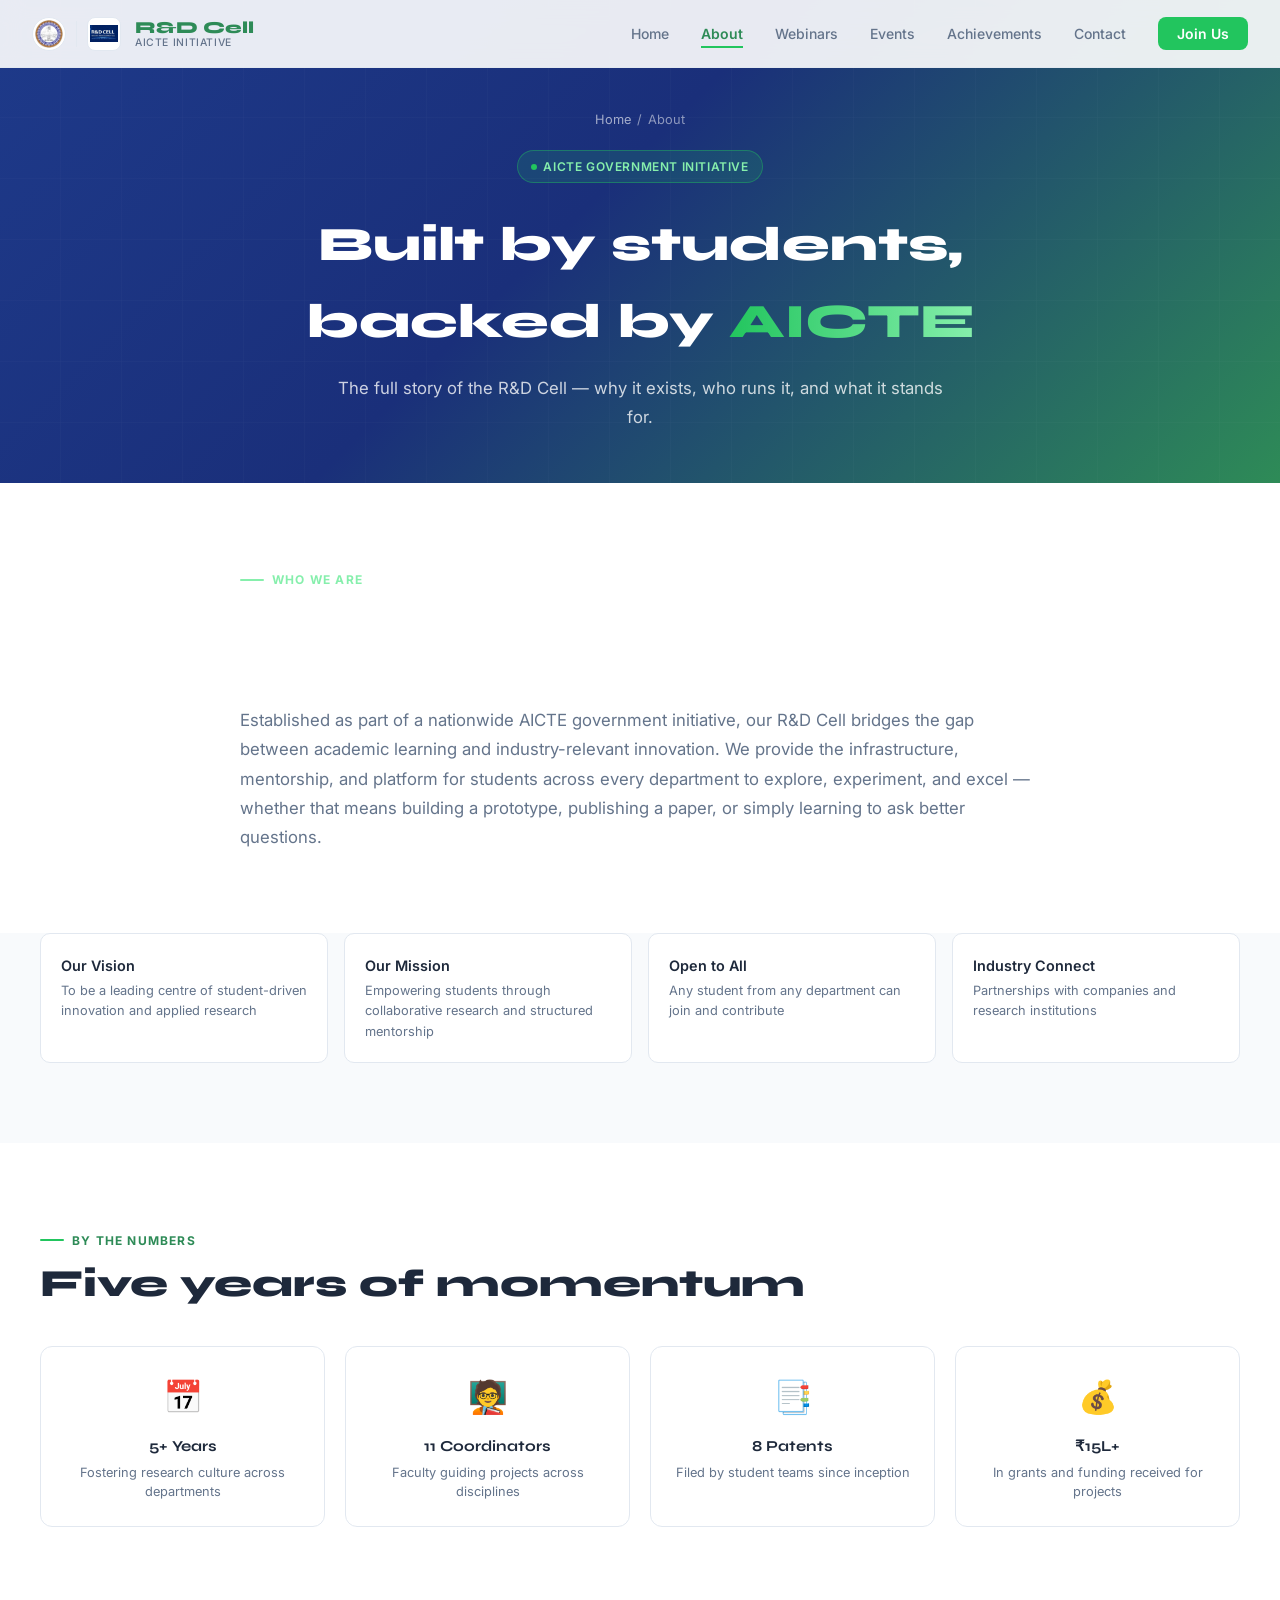
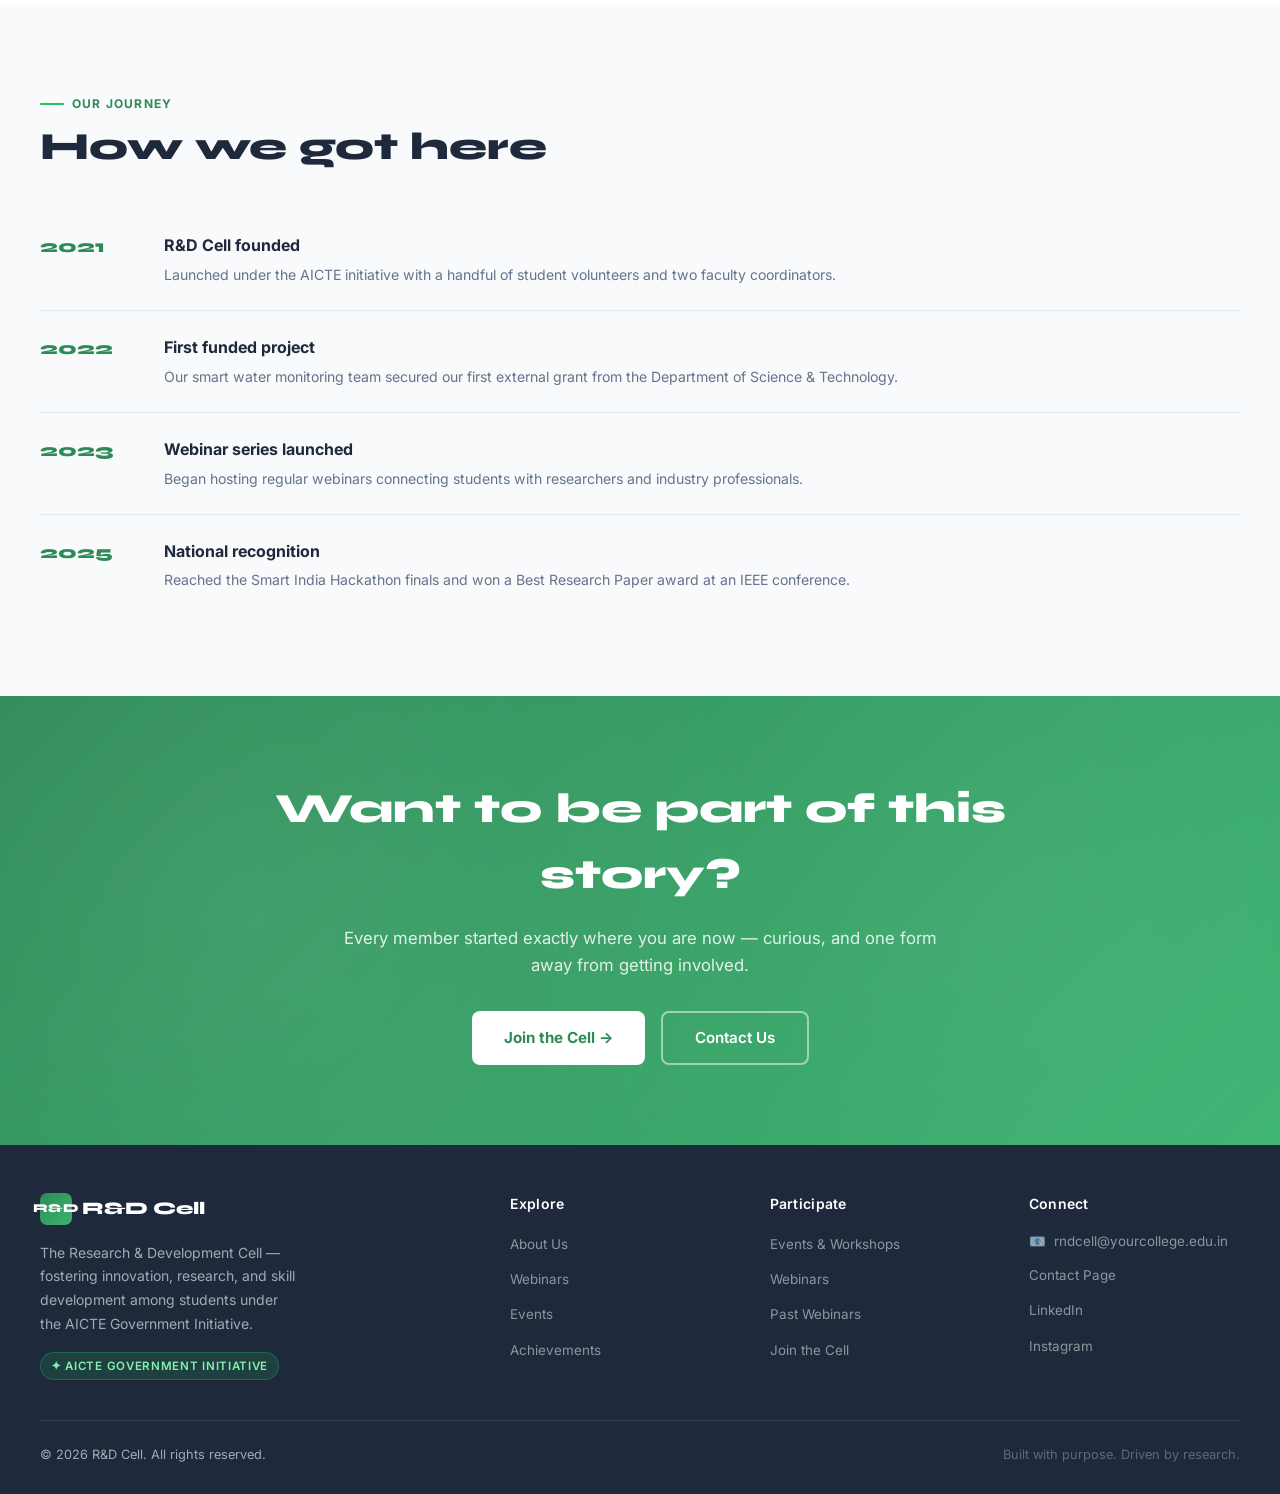
==== about.html @ d37770f4 "Update site content" ====
<!DOCTYPE html>
<html lang="en">
<head>
<meta charset="UTF-8">
<meta name="viewport" content="width=device-width, initial-scale=1.0">
<title>About — R&D Cell</title>
<link rel="preconnect" href="https://fonts.googleapis.com">
<link href="https://fonts.googleapis.com/css2?family=Inter:wght@300;400;500;600;700&family=Syne:wght@700;800&display=swap" rel="stylesheet">
<link rel="stylesheet" href="styles.css">
</head>
<body>

<nav>
  <a href="index.html" class="nav-brand">
    <div class="nav-brand-logos">
      <img src="gtbitlogo.jpeg" alt="College Logo" class="round">
      <div class="nav-divider"></div>
      <img src="rdlogo.jpeg" alt="R&D Cell Logo">
    </div>
    <div class="nav-wordmark">R&D Cell<span>AICTE Initiative</span></div>
  </a>
  <ul class="nav-links">
    <li><a href="index.html">Home</a></li>
    <li><a href="about.html" class="active">About</a></li>
    <li><a href="webinars.html">Webinars</a></li>
    <li><a href="events.html">Events</a></li>
    <li><a href="achievements.html">Achievements</a></li>
    <li><a href="contact.html">Contact</a></li>
    <li><a href="contact.html#join" class="nav-cta">Join Us</a></li>
  </ul>
</nav>

<section class="page-header">
  <div class="hero-bg-pattern"></div>
  <div class="page-header-inner">
    <div class="breadcrumb"><a href="index.html">Home</a><span>/</span><span>About</span></div>
    <div class="hero-badge">AICTE Government Initiative</div>
    <h1>Built by students,<br>backed by <span>AICTE</span></h1>
    <p>The full story of the R&D Cell — why it exists, who runs it, and what it stands for.</p>
  </div>
</section>

<section class="about-section" style="background:var(--white); color:var(--text);">
  <div class="section-inner reveal" style="max-width:800px;">
    <div class="section-eyebrow">Who we are</div>
    <h2 class="section-heading">A nationwide initiative, a local community</h2>
    <p class="section-sub" style="max-width:100%; color:var(--text-muted);">
      Established as part of a nationwide AICTE government initiative, our R&D Cell bridges the gap between academic learning and industry-relevant innovation. We provide the infrastructure, mentorship, and platform for students across every department to explore, experiment, and excel — whether that means building a prototype, publishing a paper, or simply learning to ask better questions.
    </p>
  </div>
</section>

<section style="background:var(--bg); padding-top:0;">
  <div class="section-inner reveal">
    <div class="about-pillars" style="grid-template-columns:repeat(4,1fr); margin-top:0;">
      <div class="pillar" style="background:var(--white); border-color:var(--card-border);">
        <div class="pillar-title" style="color:var(--text);">Our Vision</div>
        <div class="pillar-desc" style="color:var(--text-muted);">To be a leading centre of student-driven innovation and applied research</div>
      </div>
      <div class="pillar" style="background:var(--white); border-color:var(--card-border);">
        <div class="pillar-title" style="color:var(--text);">Our Mission</div>
        <div class="pillar-desc" style="color:var(--text-muted);">Empowering students through collaborative research and structured mentorship</div>
      </div>
      <div class="pillar" style="background:var(--white); border-color:var(--card-border);">
        <div class="pillar-title" style="color:var(--text);">Open to All</div>
        <div class="pillar-desc" style="color:var(--text-muted);">Any student from any department can join and contribute</div>
      </div>
      <div class="pillar" style="background:var(--white); border-color:var(--card-border);">
        <div class="pillar-title" style="color:var(--text);">Industry Connect</div>
        <div class="pillar-desc" style="color:var(--text-muted);">Partnerships with companies and research institutions</div>
      </div>
    </div>
  </div>
</section>

<section class="overview-section">
  <div class="section-inner reveal">
    <div class="section-eyebrow">By the numbers</div>
    <h2 class="section-heading">Five years of momentum</h2>
    <div class="achievements-grid reveal-stagger" style="grid-template-columns:repeat(4,1fr); margin-top:2.5rem;">
      <div class="achievement-card">
        <div class="ach-icon">📅</div>
        <h4><span data-count="5" data-suffix="+">0</span> Years</h4>
        <p>Fostering research culture across departments</p>
      </div>
      <div class="achievement-card">
        <div class="ach-icon">🧑‍🏫</div>
        <h4><span data-count="12">0</span> Coordinators</h4>
        <p>Faculty guiding projects across disciplines</p>
      </div>
      <div class="achievement-card">
        <div class="ach-icon">📑</div>
        <h4><span data-count="8">0</span> Patents</h4>
        <p>Filed by student teams since inception</p>
      </div>
      <div class="achievement-card">
        <div class="ach-icon">💰</div>
        <h4>₹15L+</h4>
        <p>In grants and funding received for projects</p>
      </div>
    </div>
  </div>
</section>

<section style="background:var(--bg);">
  <div class="section-inner reveal">
    <div class="section-eyebrow">Our Journey</div>
    <h2 class="section-heading">How we got here</h2>
    <div class="timeline">
      <div class="timeline-item">
        <div class="timeline-year">2021</div>
        <div>
          <h4>R&D Cell founded</h4>
          <p>Launched under the AICTE initiative with a handful of student volunteers and two faculty coordinators.</p>
        </div>
      </div>
      <div class="timeline-item">
        <div class="timeline-year">2022</div>
        <div>
          <h4>First funded project</h4>
          <p>Our smart water monitoring team secured our first external grant from the Department of Science & Technology.</p>
        </div>
      </div>
      <div class="timeline-item">
        <div class="timeline-year">2023</div>
        <div>
          <h4>Webinar series launched</h4>
          <p>Began hosting regular webinars connecting students with researchers and industry professionals.</p>
        </div>
      </div>
      <div class="timeline-item">
        <div class="timeline-year">2025</div>
        <div>
          <h4>National recognition</h4>
          <p>Reached the Smart India Hackathon finals and won a Best Research Paper award at an IEEE conference.</p>
        </div>
      </div>
    </div>
  </div>
</section>

<section class="join-section" id="join">
  <div class="join-inner reveal">
    <h2>Want to be part of this story?</h2>
    <p>Every member started exactly where you are now — curious, and one form away from getting involved.</p>
    <div class="cta-btns">
      <a href="contact.html#join" class="btn-white">Join the Cell →</a>
      <a href="contact.html" class="btn-ghost">Contact Us</a>
    </div>
  </div>
</section>

<footer id="contact">
  <div class="footer-inner">
    <div class="footer-brand">
      <div class="footer-logo"><div class="logo-mark">R&D</div>R&D Cell</div>
      <p class="footer-desc">The Research & Development Cell — fostering innovation, research, and skill development among students under the AICTE Government Initiative.</p>
      <div class="aicte-badge">✦ AICTE Government Initiative</div>
    </div>
    <div class="footer-col">
      <h4>Explore</h4>
      <ul>
        <li><a href="about.html">About Us</a></li>
        <li><a href="webinars.html">Webinars</a></li>
        <li><a href="events.html">Events</a></li>
        <li><a href="achievements.html">Achievements</a></li>
      </ul>
    </div>
    <div class="footer-col">
      <h4>Participate</h4>
      <ul>
        <li><a href="events.html">Events & Workshops</a></li>
        <li><a href="webinars.html">Webinars</a></li>
        <li><a href="webinars-past.html">Past Webinars</a></li>
        <li><a href="contact.html#join">Join the Cell</a></li>
      </ul>
    </div>
    <div class="footer-col">
      <h4>Connect</h4>
      <ul>
        <li class="footer-contact">📧 <a href="mailto:rndcell@yourcollege.edu.in">rndcell@yourcollege.edu.in</a></li>
        <li><a href="contact.html">Contact Page</a></li>
        <li><a href="#">LinkedIn</a></li>
        <li><a href="#">Instagram</a></li>
      </ul>
    </div>
  </div>
  <div class="footer-bottom">
    <span>© 2026 R&D Cell. All rights reserved.</span>
    <span style="color: rgba(255,255,255,0.3);">Built with purpose. Driven by research.</span>
  </div>
</footer>

<script src="common.js"></script>
</body>
</html>
---- styles.css ----
*, *::before, *::after { box-sizing: border-box; margin: 0; padding: 0; }

:root {
  --green-dark: #2E8B57;
  --green-mid: #3CB371;
  --green-accent: #22C55E;
  --blue-deep: #1E3A8A;
  --blue-bright: #2563EB;
  --amber: #F59E0B;
  --bg: #F8FAFC;
  --text: #1E293B;
  --text-muted: #64748B;
  --white: #ffffff;
  --card-border: #E2E8F0;
}

html { scroll-behavior: smooth; }

@media (prefers-reduced-motion: reduce) {
  html { scroll-behavior: auto; }
  *, *::before, *::after { animation-duration: 0.001ms !important; animation-iteration-count: 1 !important; transition-duration: 0.001ms !important; }
}

body {
  font-family: 'Inter', sans-serif;
  background: var(--bg);
  color: var(--text);
  line-height: 1.6;
  font-size: 16px;
}

a { outline-offset: 3px; }
a:focus-visible, button:focus-visible { outline: 2px solid var(--green-accent); outline-offset: 3px; border-radius: 4px; }

/* ── NAV ── */
nav {
  position: fixed;
  top: 0; left: 0; right: 0;
  z-index: 100;
  background: rgba(255,255,255,0.9);
  backdrop-filter: blur(12px);
  border-bottom: 1px solid var(--card-border);
  padding: 0 2rem;
  display: flex;
  align-items: center;
  justify-content: space-between;
  height: 68px;
  transition: box-shadow 0.3s ease, height 0.3s ease, background 0.3s ease;
}

nav.scrolled {
  box-shadow: 0 4px 24px rgba(15, 23, 42, 0.06);
  height: 60px;
}

.nav-brand {
  display: flex;
  align-items: center;
  gap: 14px;
  text-decoration: none;
}

.nav-brand-logos {
  display: flex;
  align-items: center;
  gap: 10px;
}

.nav-brand-logos img {
  height: 34px;
  width: 34px;
  object-fit: contain;
  border-radius: 8px;
  background: var(--white);
  border: 1px solid var(--card-border);
  padding: 2px;
}

.nav-brand-logos img.round { border-radius: 50%; }

.nav-divider {
  width: 1px;
  height: 26px;
  background: var(--card-border);
}

.nav-wordmark {
  font-family: 'Syne', sans-serif;
  font-weight: 800;
  font-size: 1.05rem;
  color: var(--green-dark);
  line-height: 1.1;
}

.nav-wordmark span {
  display: block;
  font-family: 'Inter', sans-serif;
  font-weight: 500;
  font-size: 0.65rem;
  color: var(--text-muted);
  letter-spacing: 0.06em;
  text-transform: uppercase;
}

.nav-links {
  display: flex;
  align-items: center;
  gap: 2rem;
  list-style: none;
}

.nav-links a {
  text-decoration: none;
  color: var(--text-muted);
  font-size: 0.875rem;
  font-weight: 500;
  transition: color 0.2s;
  position: relative;
}
.nav-links a:not(.nav-cta)::after {
  content: '';
  position: absolute;
  left: 0; bottom: -6px;
  width: 0; height: 2px;
  background: var(--green-accent);
  transition: width 0.2s ease;
}
.nav-links a:not(.nav-cta):hover::after { width: 100%; }
.nav-links a:hover { color: var(--green-dark); }
.nav-links a.active { color: var(--green-dark); font-weight: 600; }
.nav-links a.active::after { width: 100%; }

.nav-cta {
  background: var(--green-accent);
  color: #fff !important;
  padding: 0.5rem 1.2rem;
  border-radius: 8px;
  font-weight: 600 !important;
  transition: background 0.2s, transform 0.2s !important;
}
.nav-cta:hover { background: var(--green-dark) !important; color: #fff !important; transform: translateY(-1px); }

.nav-toggle { display: none; }

/* ── HERO ── */
.hero {
  min-height: 100vh;
  background: linear-gradient(135deg, var(--blue-deep) 0%, #1a2f7a 40%, var(--green-dark) 100%);
  display: flex;
  align-items: center;
  position: relative;
  overflow: hidden;
  padding: 100px 2rem 60px;
}

.hero-bg-pattern {
  position: absolute;
  inset: 0;
  opacity: 0.07;
  background-image:
    repeating-linear-gradient(0deg, transparent, transparent 60px, rgba(255,255,255,0.3) 60px, rgba(255,255,255,0.3) 61px),
    repeating-linear-gradient(90deg, transparent, transparent 60px, rgba(255,255,255,0.3) 60px, rgba(255,255,255,0.3) 61px);
}

.hero-blob {
  position: absolute;
  border-radius: 50%;
  filter: blur(80px);
  opacity: 0.25;
  animation: float 10s ease-in-out infinite;
}
.blob-1 { width: 500px; height: 500px; background: var(--green-mid); top: -100px; right: -100px; }
.blob-2 { width: 300px; height: 300px; background: var(--blue-bright); bottom: 50px; left: 30%; animation-delay: -4s; }

@keyframes float {
  0%, 100% { transform: translate(0, 0) scale(1); }
  50% { transform: translate(-20px, 30px) scale(1.05); }
}

.hero-inner {
  max-width: 1200px;
  margin: 0 auto;
  width: 100%;
  display: grid;
  grid-template-columns: 1fr 1fr;
  gap: 4rem;
  align-items: center;
  position: relative;
  z-index: 2;
}

.hero-badge {
  display: inline-flex;
  align-items: center;
  gap: 6px;
  background: rgba(34, 197, 94, 0.15);
  border: 1px solid rgba(34, 197, 94, 0.4);
  color: #86efac;
  font-size: 0.75rem;
  font-weight: 600;
  letter-spacing: 0.05em;
  text-transform: uppercase;
  padding: 0.35rem 0.85rem;
  border-radius: 100px;
  margin-bottom: 1.5rem;
}

.hero-badge::before {
  content: '';
  width: 6px; height: 6px;
  background: var(--green-accent);
  border-radius: 50%;
  animation: pulse-dot 1.8s ease-in-out infinite;
}
@keyframes pulse-dot {
  0%, 100% { opacity: 1; transform: scale(1); }
  50% { opacity: 0.4; transform: scale(1.4); }
}

.hero h1 {
  font-family: 'Syne', sans-serif;
  font-size: clamp(2.2rem, 5vw, 3.5rem);
  font-weight: 800;
  color: #fff;
  line-height: 1.1;
  margin-bottom: 1rem;
}

.hero h1 span {
  background: linear-gradient(90deg, var(--green-accent), #86efac);
  -webkit-background-clip: text;
  -webkit-text-fill-color: transparent;
  background-clip: text;
}

.hero-tagline {
  display: flex;
  gap: 0.5rem;
  flex-wrap: wrap;
  margin-bottom: 1.5rem;
}

.hero-tagline span {
  color: rgba(255,255,255,0.6);
  font-size: 0.85rem;
  font-weight: 500;
  letter-spacing: 0.05em;
  text-transform: uppercase;
}

.hero-tagline .dot { color: var(--green-accent); }

.hero-desc {
  color: rgba(255,255,255,0.75);
  font-size: 1.05rem;
  max-width: 480px;
  margin-bottom: 2.5rem;
  line-height: 1.75;
}

.hero-actions {
  display: flex;
  gap: 1rem;
  flex-wrap: wrap;
}

.btn-primary {
  background: var(--green-accent);
  color: #fff;
  padding: 0.8rem 2rem;
  border-radius: 8px;
  font-weight: 600;
  font-size: 0.95rem;
  text-decoration: none;
  border: none;
  cursor: pointer;
  transition: transform 0.2s, box-shadow 0.2s;
  display: inline-flex;
  align-items: center;
  gap: 6px;
}
.btn-primary:hover { transform: translateY(-2px); box-shadow: 0 8px 24px rgba(34,197,94,0.35); }

.btn-outline {
  border: 1.5px solid rgba(255,255,255,0.35);
  color: #fff;
  padding: 0.8rem 2rem;
  border-radius: 8px;
  font-weight: 500;
  font-size: 0.95rem;
  text-decoration: none;
  transition: background 0.2s, border-color 0.2s;
  display: inline-flex;
  align-items: center;
  gap: 6px;
}
.btn-outline:hover { background: rgba(255,255,255,0.1); border-color: rgba(255,255,255,0.6); }

.hero-right {
  display: grid;
  grid-template-columns: 1fr 1fr;
  gap: 1rem;
}

.hero-stat-card {
  background: rgba(255,255,255,0.08);
  border: 1px solid rgba(255,255,255,0.12);
  border-radius: 12px;
  padding: 1.5rem;
  backdrop-filter: blur(8px);
  transition: transform 0.25s ease, background 0.25s ease;
}
.hero-stat-card:hover { transform: translateY(-4px); background: rgba(255,255,255,0.13); }

.hero-stat-card:first-child {
  grid-column: span 2;
  background: rgba(34,197,94,0.12);
  border-color: rgba(34,197,94,0.25);
}

.stat-num {
  font-family: 'Syne', sans-serif;
  font-size: 2rem;
  font-weight: 800;
  color: #fff;
  line-height: 1;
}

.stat-label {
  color: rgba(255,255,255,0.55);
  font-size: 0.8rem;
  font-weight: 500;
  margin-top: 4px;
  text-transform: uppercase;
  letter-spacing: 0.05em;
}

/* ── SECTION SHARED ── */
section { padding: 80px 2rem; }

.section-inner {
  max-width: 1200px;
  margin: 0 auto;
}

.section-eyebrow {
  display: inline-flex;
  align-items: center;
  gap: 8px;
  color: var(--green-dark);
  font-size: 0.75rem;
  font-weight: 700;
  letter-spacing: 0.1em;
  text-transform: uppercase;
  margin-bottom: 0.75rem;
}

.section-eyebrow::before {
  content: '';
  width: 24px; height: 2px;
  background: var(--green-accent);
  border-radius: 2px;
}

.section-heading {
  font-family: 'Syne', sans-serif;
  font-size: clamp(1.6rem, 3.5vw, 2.4rem);
  font-weight: 800;
  color: var(--text);
  line-height: 1.15;
  margin-bottom: 1rem;
}

.section-sub {
  color: var(--text-muted);
  font-size: 1.05rem;
  max-width: 560px;
  line-height: 1.75;
}

/* ── SCROLL REVEAL ── */
.reveal {
  opacity: 0;
  transform: translateY(24px);
  transition: opacity 0.7s ease, transform 0.7s ease;
}
.reveal.in-view { opacity: 1; transform: translateY(0); }
.reveal-stagger.in-view > * { animation: fadeUp 0.6s ease forwards; }
.reveal-stagger > * { opacity: 0; }
.reveal-stagger.in-view > *:nth-child(1) { animation-delay: 0.05s; }
.reveal-stagger.in-view > *:nth-child(2) { animation-delay: 0.15s; }
.reveal-stagger.in-view > *:nth-child(3) { animation-delay: 0.25s; }
.reveal-stagger.in-view > *:nth-child(4) { animation-delay: 0.35s; }
@keyframes fadeUp {
  from { opacity: 0; transform: translateY(18px); }
  to { opacity: 1; transform: translateY(0); }
}

/* ── OVERVIEW CARDS ── */
.overview-section { background: var(--white); }

.overview-grid {
  display: grid;
  grid-template-columns: repeat(3, 1fr);
  gap: 1.5rem;
  margin-top: 3rem;
}

.overview-card {
  border: 1px solid var(--card-border);
  border-radius: 14px;
  padding: 2rem;
  position: relative;
  overflow: hidden;
  transition: transform 0.25s ease, box-shadow 0.25s ease;
  background: var(--bg);
}

.overview-card:hover {
  transform: translateY(-6px);
  box-shadow: 0 16px 40px rgba(30,58,138,0.1);
}

.card-icon {
  width: 52px; height: 52px;
  border-radius: 12px;
  display: flex;
  align-items: center;
  justify-content: center;
  margin-bottom: 1.25rem;
  font-size: 1.5rem;
  transition: transform 0.25s ease;
}
.overview-card:hover .card-icon { transform: scale(1.1) rotate(-4deg); }

.card-icon.green { background: #dcfce7; }
.card-icon.blue { background: #dbeafe; }
.card-icon.teal { background: #ccfbf1; }

.overview-card h3 {
  font-family: 'Syne', sans-serif;
  font-size: 1.15rem;
  font-weight: 700;
  margin-bottom: 0.6rem;
  color: var(--text);
}

.overview-card p {
  color: var(--text-muted);
  font-size: 0.9rem;
  line-height: 1.7;
}

.card-accent-line {
  position: absolute;
  bottom: 0; left: 0; right: 0;
  height: 3px;
  transform: scaleX(0);
  transform-origin: left;
  transition: transform 0.3s ease;
}
.overview-card:hover .card-accent-line { transform: scaleX(1); }

/* ── ABOUT STRIP ── */
.about-section {
  background: linear-gradient(135deg, var(--blue-deep) 0%, #1a2f7a 100%);
  color: white;
}

.about-inner {
  max-width: 1200px;
  margin: 0 auto;
  display: grid;
  grid-template-columns: 1fr 1fr;
  gap: 5rem;
  align-items: center;
}

.about-section .section-eyebrow { color: #86efac; }
.about-section .section-eyebrow::before { background: #86efac; }
.about-section .section-heading { color: #fff; }
.about-section .section-sub { color: rgba(255,255,255,0.7); max-width: 100%; }

.about-pillars {
  display: grid;
  grid-template-columns: 1fr 1fr;
  gap: 1rem;
  margin-top: 2rem;
}

.pillar {
  background: rgba(255,255,255,0.07);
  border: 1px solid rgba(255,255,255,0.12);
  border-radius: 10px;
  padding: 1.25rem;
  transition: background 0.25s ease, transform 0.25s ease;
}
.pillar:hover { background: rgba(255,255,255,0.12); transform: translateY(-3px); }

.pillar-title {
  font-weight: 600;
  font-size: 0.9rem;
  color: #fff;
  margin-bottom: 4px;
}
.pillar-desc { color: rgba(255,255,255,0.55); font-size: 0.8rem; }

.about-right {
  display: flex;
  flex-direction: column;
  gap: 1.5rem;
}

.about-metric {
  display: flex;
  align-items: center;
  gap: 1rem;
  padding: 1.25rem 1.5rem;
  background: rgba(255,255,255,0.07);
  border-radius: 12px;
  border-left: 3px solid var(--green-accent);
  transition: background 0.25s ease;
}
.about-metric:hover { background: rgba(255,255,255,0.12); }

.metric-val {
  font-family: 'Syne', sans-serif;
  font-size: 1.8rem;
  font-weight: 800;
  color: var(--green-accent);
  min-width: 70px;
}
.metric-label { color: rgba(255,255,255,0.7); font-size: 0.875rem; line-height: 1.4; }

/* ── WEBINARS (was PROJECTS) ── */
.webinars-section { background: var(--bg); }

.webinars-header {
  display: flex;
  justify-content: space-between;
  align-items: flex-end;
  margin-bottom: 2.5rem;
  flex-wrap: wrap;
  gap: 1rem;
}

.webinars-grid {
  display: grid;
  grid-template-columns: repeat(3, 1fr);
  gap: 1.5rem;
}

.webinar-card {
  background: var(--white);
  border: 1px solid var(--card-border);
  border-radius: 14px;
  overflow: hidden;
  transition: transform 0.25s ease, box-shadow 0.25s ease;
}

.webinar-card:hover { transform: translateY(-6px); box-shadow: 0 16px 40px rgba(0,0,0,0.08); }

.webinar-card-top {
  height: 140px;
  display: flex;
  align-items: center;
  justify-content: center;
  font-size: 2.5rem;
  position: relative;
}

.status-badge {
  position: absolute;
  top: 12px; right: 12px;
  font-size: 0.7rem;
  font-weight: 600;
  padding: 3px 10px;
  border-radius: 100px;
  text-transform: uppercase;
  letter-spacing: 0.05em;
}

.status-upcoming { background: #dcfce7; color: #15803d; }
.status-open { background: #fef3c7; color: #b45309; }
.status-past { background: #e2e8f0; color: #475569; }

.webinar-card-body { padding: 1.25rem 1.5rem 1.5rem; }

.webinar-meta {
  display: flex;
  flex-wrap: wrap;
  gap: 6px;
  margin-bottom: 0.75rem;
}

.tag {
  background: #f1f5f9;
  color: var(--text-muted);
  font-size: 0.7rem;
  font-weight: 600;
  padding: 3px 8px;
  border-radius: 4px;
  letter-spacing: 0.03em;
  text-transform: uppercase;
}

.webinar-card h3 {
  font-family: 'Syne', sans-serif;
  font-size: 1rem;
  font-weight: 700;
  margin-bottom: 0.4rem;
  color: var(--text);
}

.webinar-card p { color: var(--text-muted); font-size: 0.85rem; line-height: 1.65; }

.webinar-speaker {
  margin-top: 0.75rem;
  font-size: 0.78rem;
  color: var(--green-dark);
  font-weight: 600;
}

.view-all-link {
  color: var(--green-dark);
  text-decoration: none;
  font-weight: 600;
  font-size: 0.9rem;
  display: inline-flex;
  align-items: center;
  gap: 4px;
  border-bottom: 1.5px solid var(--green-dark);
  padding-bottom: 1px;
  transition: gap 0.2s;
}
.view-all-link:hover { gap: 8px; }

/* ── EVENTS ── */
.events-section { background: var(--white); }

.events-grid {
  display: grid;
  grid-template-columns: repeat(3, 1fr);
  gap: 1.5rem;
  margin-top: 2.5rem;
}

.event-card {
  border: 1px solid var(--card-border);
  border-radius: 14px;
  padding: 1.5rem;
  display: flex;
  gap: 1rem;
  align-items: flex-start;
  transition: box-shadow 0.25s ease, transform 0.25s ease;
  background: var(--bg);
}
.event-card:hover { box-shadow: 0 8px 24px rgba(0,0,0,0.07); transform: translateY(-3px); }

.event-date {
  min-width: 52px;
  text-align: center;
  background: linear-gradient(135deg, var(--green-dark), var(--green-mid));
  border-radius: 10px;
  padding: 0.6rem 0.5rem;
  color: white;
  flex-shrink: 0;
}
.event-date .day { font-family: 'Syne', sans-serif; font-size: 1.4rem; font-weight: 800; line-height: 1; }
.event-date .month { font-size: 0.65rem; font-weight: 600; letter-spacing: 0.08em; text-transform: uppercase; opacity: 0.85; }

.event-type {
  font-size: 0.7rem;
  font-weight: 700;
  letter-spacing: 0.08em;
  text-transform: uppercase;
  color: var(--blue-bright);
  margin-bottom: 4px;
}

.event-card h3 { font-size: 0.95rem; font-weight: 600; margin-bottom: 4px; color: var(--text); }
.event-card p { font-size: 0.82rem; color: var(--text-muted); line-height: 1.5; }

/* ── ACHIEVEMENTS ── */
.achievements-section { background: var(--bg); }

.achievements-grid {
  display: grid;
  grid-template-columns: repeat(4, 1fr);
  gap: 1.25rem;
  margin-top: 2.5rem;
}

.achievement-card {
  background: var(--white);
  border: 1px solid var(--card-border);
  border-radius: 12px;
  padding: 1.5rem 1.25rem;
  text-align: center;
  transition: transform 0.25s ease, box-shadow 0.25s ease;
}
.achievement-card:hover { transform: translateY(-5px); box-shadow: 0 12px 30px rgba(0,0,0,0.06); }

.ach-icon { font-size: 2rem; margin-bottom: 0.75rem; display: inline-block; transition: transform 0.25s ease; }
.achievement-card:hover .ach-icon { transform: scale(1.15); }

.achievement-card h4 {
  font-family: 'Syne', sans-serif;
  font-size: 0.95rem;
  font-weight: 700;
  margin-bottom: 0.3rem;
  color: var(--text);
}

.achievement-card p { font-size: 0.8rem; color: var(--text-muted); line-height: 1.5; }

/* ── JOIN / GOOGLE FORM SECTION ── */
.join-section {
  background: linear-gradient(135deg, var(--green-dark) 0%, var(--green-mid) 100%);
  position: relative;
  overflow: hidden;
}
.join-section::before {
  content: '';
  position: absolute;
  inset: 0;
  background-image: radial-gradient(circle at 20% 50%, rgba(255,255,255,0.08) 0%, transparent 50%),
                    radial-gradient(circle at 80% 50%, rgba(255,255,255,0.06) 0%, transparent 50%);
}
.join-inner {
  max-width: 900px;
  margin: 0 auto;
  position: relative;
  z-index: 2;
  text-align: center;
}
.join-inner h2 {
  font-family: 'Syne', sans-serif;
  font-size: clamp(1.8rem, 4vw, 2.6rem);
  font-weight: 800;
  color: #fff;
  margin-bottom: 1rem;
}
.join-inner > p { color: rgba(255,255,255,0.85); font-size: 1.05rem; margin-bottom: 2rem; max-width: 600px; margin-left: auto; margin-right: auto; }

.form-frame-wrap {
  background: rgba(255,255,255,0.97);
  border-radius: 16px;
  padding: 0.5rem;
  box-shadow: 0 24px 60px rgba(0,0,0,0.2);
  margin-bottom: 1.5rem;
}
.form-frame-wrap iframe {
  width: 100%;
  height: 600px;
  border: none;
  border-radius: 12px;
  display: block;
}

.cta-btns { display: flex; gap: 1rem; justify-content: center; flex-wrap: wrap; }

.btn-white {
  background: white;
  color: var(--green-dark);
  padding: 0.8rem 2rem;
  border-radius: 8px;
  font-weight: 700;
  font-size: 0.95rem;
  text-decoration: none;
  display: inline-flex;
  align-items: center;
  gap: 6px;
  transition: transform 0.2s, box-shadow 0.2s;
}
.btn-white:hover { transform: translateY(-2px); box-shadow: 0 8px 24px rgba(0,0,0,0.15); }

.btn-ghost {
  border: 2px solid rgba(255,255,255,0.5);
  color: white;
  padding: 0.8rem 2rem;
  border-radius: 8px;
  font-weight: 600;
  font-size: 0.95rem;
  text-decoration: none;
  transition: background 0.2s;
}
.btn-ghost:hover { background: rgba(255,255,255,0.15); }

/* ── FOOTER ── */
footer {
  background: var(--text);
  color: rgba(255,255,255,0.6);
  padding: 48px 2rem 28px;
}

.footer-inner {
  max-width: 1200px;
  margin: 0 auto;
  display: grid;
  grid-template-columns: 2fr 1fr 1fr 1fr;
  gap: 3rem;
  margin-bottom: 2.5rem;
}

.footer-logo {
  display: flex;
  align-items: center;
  gap: 10px;
  font-family: 'Syne', sans-serif;
  font-size: 1.1rem;
  font-weight: 800;
  color: white;
  margin-bottom: 1rem;
}

.footer-logo .logo-mark {
  width: 32px; height: 32px;
  background: linear-gradient(135deg, var(--green-dark), var(--green-mid));
  border-radius: 7px;
  display: flex;
  align-items: center;
  justify-content: center;
  color: white;
  font-size: 0.75rem;
  font-weight: 800;
}

.footer-desc { font-size: 0.875rem; line-height: 1.7; max-width: 260px; }

.footer-col h4 {
  color: white;
  font-weight: 600;
  font-size: 0.875rem;
  margin-bottom: 1rem;
  letter-spacing: 0.02em;
}

.footer-col ul { list-style: none; display: flex; flex-direction: column; gap: 0.6rem; }
.footer-col ul a { color: rgba(255,255,255,0.5); text-decoration: none; font-size: 0.84rem; transition: color 0.2s; }
.footer-col ul a:hover { color: var(--green-accent); }

.footer-contact { display: flex; align-items: center; gap: 8px; font-size: 0.84rem; }
.footer-contact a { color: rgba(255,255,255,0.7); text-decoration: none; transition: color 0.2s; }
.footer-contact a:hover { color: var(--green-accent); }

.footer-bottom {
  max-width: 1200px;
  margin: 0 auto;
  border-top: 1px solid rgba(255,255,255,0.1);
  padding-top: 1.5rem;
  display: flex;
  justify-content: space-between;
  align-items: center;
  font-size: 0.8rem;
  flex-wrap: wrap;
  gap: 0.5rem;
}

.aicte-badge {
  display: inline-flex;
  align-items: center;
  gap: 6px;
  background: rgba(34,197,94,0.15);
  border: 1px solid rgba(34,197,94,0.3);
  color: #86efac;
  font-size: 0.72rem;
  font-weight: 600;
  letter-spacing: 0.06em;
  text-transform: uppercase;
  padding: 4px 10px;
  border-radius: 100px;
  margin-top: 1rem;
}

/* ── SUB-PAGE HEADER (used on about/webinars/events/achievements/contact) ── */
.page-header {
  min-height: 46vh;
  display: flex;
  align-items: center;
  background: linear-gradient(135deg, var(--blue-deep) 0%, #1a2f7a 45%, var(--green-dark) 100%);
  position: relative;
  overflow: hidden;
  padding: 110px 2rem 50px;
}
.page-header .hero-bg-pattern { opacity: 0.06; }
.page-header-inner { max-width: 900px; margin: 0 auto; position: relative; z-index: 2; text-align: center; }
.page-header .hero-badge { margin-left: auto; margin-right: auto; }
.page-header h1 {
  font-family: 'Syne', sans-serif;
  font-size: clamp(2rem, 4.5vw, 3rem);
  font-weight: 800;
  color: #fff;
  margin-bottom: 0.85rem;
}
.page-header h1 span {
  background: linear-gradient(90deg, var(--green-accent), #86efac);
  -webkit-background-clip: text;
  -webkit-text-fill-color: transparent;
  background-clip: text;
}
.page-header p {
  color: rgba(255,255,255,0.78);
  font-size: 1.05rem;
  max-width: 620px;
  margin: 0 auto;
  line-height: 1.75;
}
.breadcrumb {
  display: flex;
  justify-content: center;
  gap: 6px;
  font-size: 0.8rem;
  color: rgba(255,255,255,0.5);
  margin-bottom: 1.25rem;
}
.breadcrumb a { color: rgba(255,255,255,0.6); text-decoration: none; }
.breadcrumb a:hover { color: var(--green-accent); }

/* ── PAST WEBINARS PAGE ── */
.past-webinars-grid {
  display: grid;
  grid-template-columns: repeat(2, 1fr);
  gap: 1.75rem;
  margin-top: 2.5rem;
}
.past-webinar-card {
  background: var(--white);
  border: 1px solid var(--card-border);
  border-radius: 16px;
  padding: 1.75rem;
  display: flex;
  gap: 1.25rem;
  transition: transform 0.25s ease, box-shadow 0.25s ease;
}
.past-webinar-card:hover { transform: translateY(-4px); box-shadow: 0 16px 36px rgba(0,0,0,0.07); }
.past-webinar-icon {
  width: 56px; height: 56px;
  border-radius: 12px;
  display: flex;
  align-items: center;
  justify-content: center;
  font-size: 1.6rem;
  flex-shrink: 0;
  background: #dcfce7;
}
.past-webinar-card h3 { font-family: 'Syne', sans-serif; font-size: 1.05rem; margin-bottom: 0.3rem; }
.past-webinar-date { font-size: 0.75rem; color: var(--green-dark); font-weight: 700; text-transform: uppercase; letter-spacing: 0.04em; margin-bottom: 0.4rem; }
.past-webinar-card p { color: var(--text-muted); font-size: 0.87rem; line-height: 1.65; }
.past-webinar-speaker { margin-top: 0.6rem; font-size: 0.78rem; color: var(--text); font-weight: 600; }

/* ── CONTACT PAGE ── */
.contact-grid {
  display: grid;
  grid-template-columns: 1fr 1fr;
  gap: 2rem;
  margin-top: 2.5rem;
}
.contact-card {
  background: var(--white);
  border: 1px solid var(--card-border);
  border-radius: 14px;
  padding: 2rem;
  transition: transform 0.25s ease, box-shadow 0.25s ease;
}
.contact-card:hover { transform: translateY(-4px); box-shadow: 0 16px 40px rgba(0,0,0,0.07); }
.contact-icon {
  width: 48px; height: 48px;
  border-radius: 10px;
  background: #dcfce7;
  display: flex; align-items: center; justify-content: center;
  font-size: 1.3rem;
  margin-bottom: 1rem;
}
.contact-card h3 { font-family: 'Syne', sans-serif; font-size: 1.05rem; margin-bottom: 0.5rem; }
.contact-card p { color: var(--text-muted); font-size: 0.9rem; line-height: 1.6; }
.contact-card a.contact-link { color: var(--green-dark); font-weight: 600; text-decoration: none; display: inline-block; margin-top: 0.5rem; }
.contact-card a.contact-link:hover { text-decoration: underline; }

/* ── ABOUT PAGE EXTRAS ── */
.timeline { margin-top: 2.5rem; display: flex; flex-direction: column; gap: 0; }
.timeline-item { display: grid; grid-template-columns: 100px 1fr; gap: 1.5rem; padding: 1.5rem 0; border-bottom: 1px solid var(--card-border); }
.timeline-item:last-child { border-bottom: none; }
.timeline-year { font-family: 'Syne', sans-serif; font-weight: 800; color: var(--green-dark); font-size: 1.1rem; }
.timeline-item h4 { font-size: 1rem; margin-bottom: 0.3rem; }
.timeline-item p { color: var(--text-muted); font-size: 0.88rem; }

/* ── RESPONSIVE ── */
@media (max-width: 900px) {
  .hero-inner { grid-template-columns: 1fr; }
  .hero-right { grid-template-columns: repeat(2, 1fr); max-width: 400px; }
  .hero-right .hero-stat-card:first-child { grid-column: span 2; }
  .about-inner { grid-template-columns: 1fr; gap: 2.5rem; }
  .overview-grid, .webinars-grid, .events-grid { grid-template-columns: 1fr 1fr; }
  .achievements-grid { grid-template-columns: 1fr 1fr; }
  .footer-inner { grid-template-columns: 1fr 1fr; gap: 2rem; }
  .past-webinars-grid, .contact-grid { grid-template-columns: 1fr; }
}

@media (max-width: 600px) {
  nav { padding: 0 1rem; }
  .nav-links { display: none; }
  section { padding: 60px 1rem; }
  .overview-grid, .webinars-grid, .events-grid, .achievements-grid { grid-template-columns: 1fr; }
  .footer-inner { grid-template-columns: 1fr; }
  .hero { padding: 90px 1rem 50px; }
  .timeline-item { grid-template-columns: 1fr; gap: 0.4rem; }
}
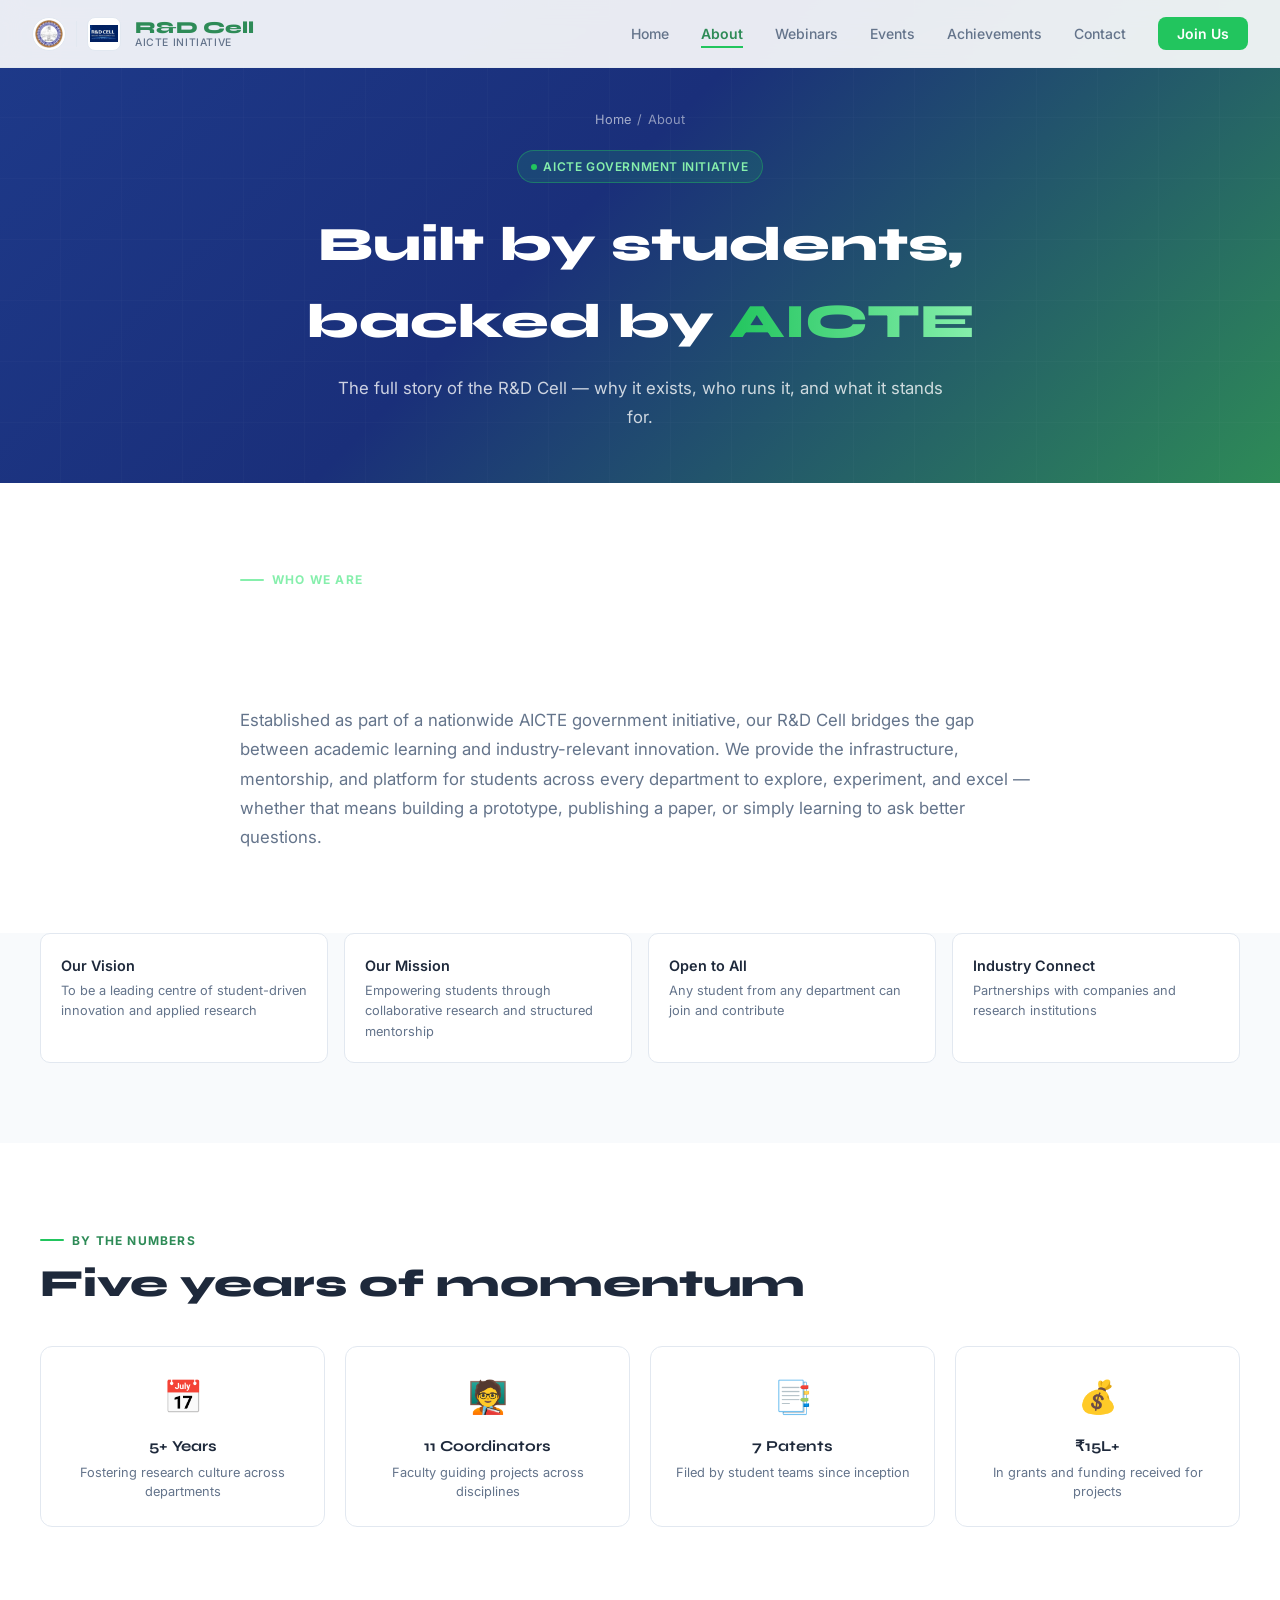
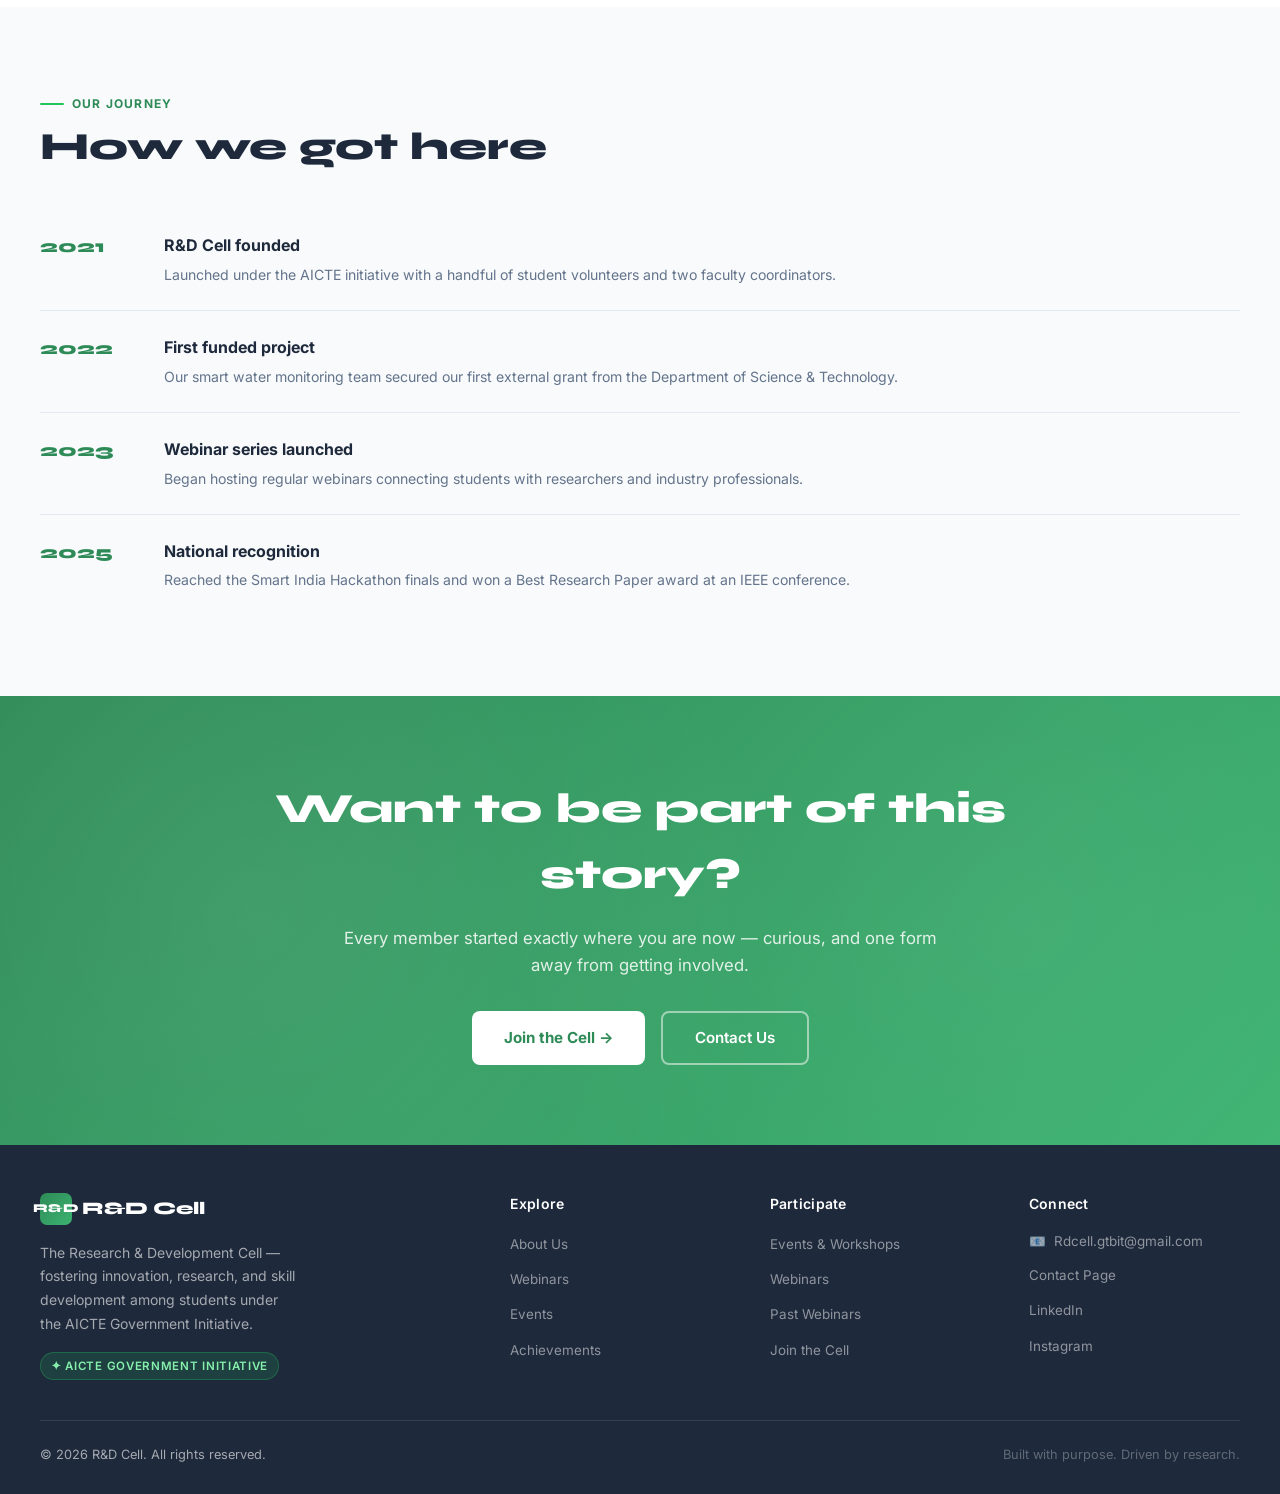
==== commit 50f8d279: "Update contact email to Rdcell.gtbit@gmail.com" ====
--- a/about.html
+++ b/about.html
@@ -178,7 +178,7 @@
     <div class="footer-col">
       <h4>Connect</h4>
       <ul>
-        <li class="footer-contact">📧 <a href="mailto:rndcell@yourcollege.edu.in">rndcell@yourcollege.edu.in</a></li>
+        <li class="footer-contact">📧 <a href="mailto:Rdcell.gtbit@gmail.com">Rdcell.gtbit@gmail.com</a></li>
         <li><a href="contact.html">Contact Page</a></li>
         <li><a href="#">LinkedIn</a></li>
         <li><a href="#">Instagram</a></li>
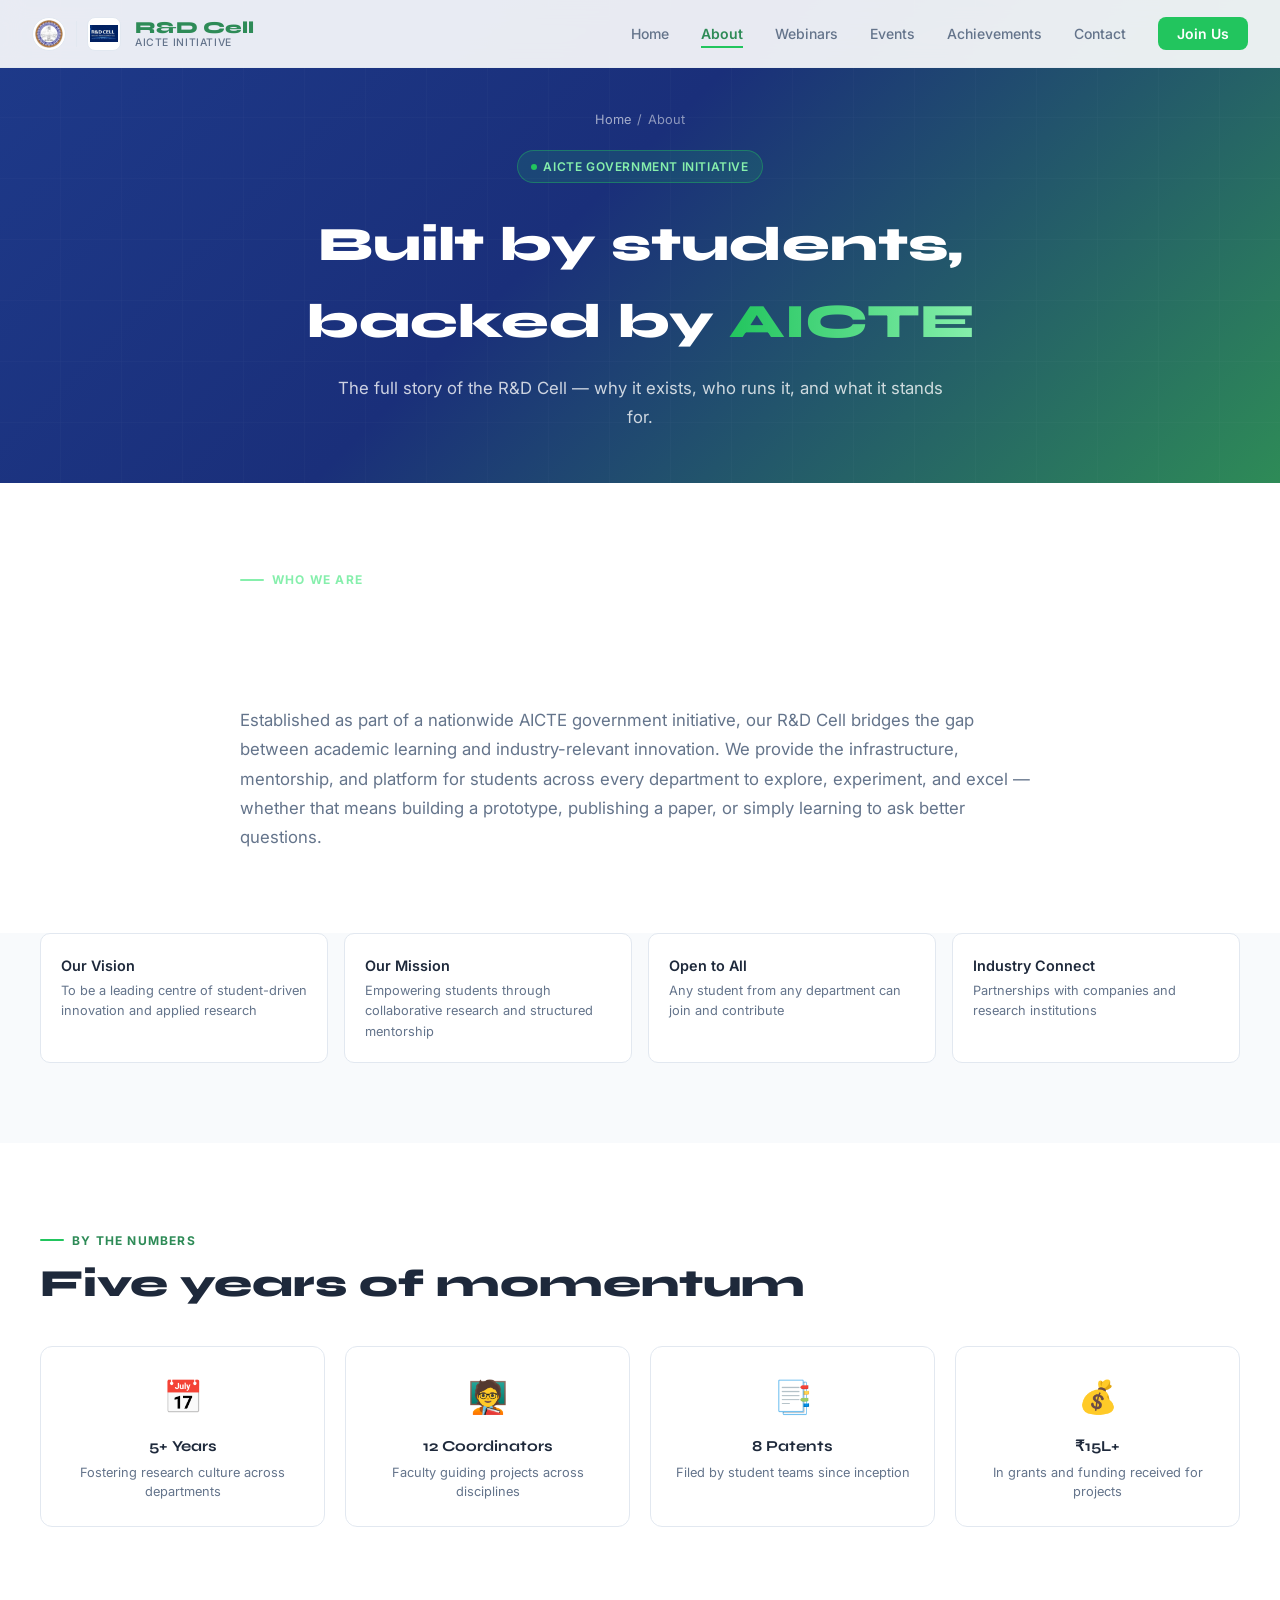
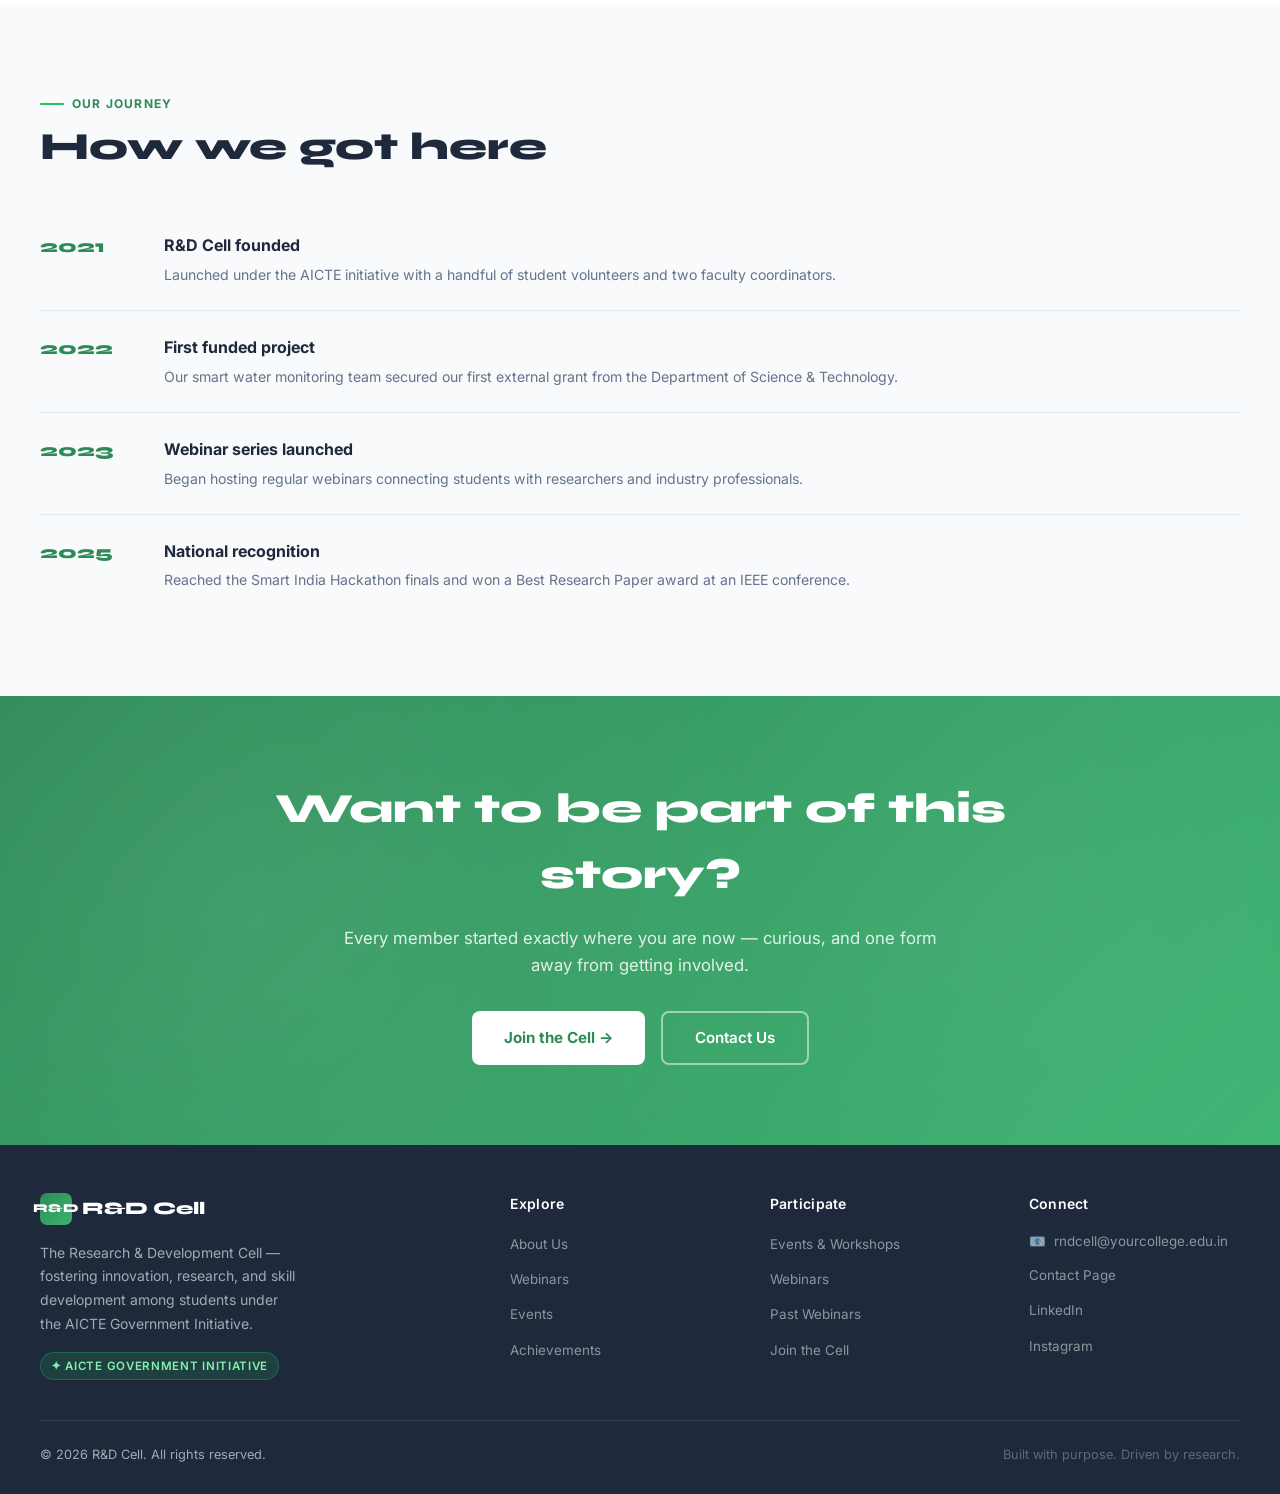
==== commit 5eb1fcc8: "Fix mobile nav overflow and logo paths" ====
--- a/about.html
+++ b/about.html
@@ -19,7 +19,10 @@
     </div>
     <div class="nav-wordmark">R&D Cell<span>AICTE Initiative</span></div>
   </a>
-  <ul class="nav-links">
+  <button class="nav-toggle" id="navToggle" aria-label="Open menu" aria-expanded="false" aria-controls="navLinks">
+    <span></span><span></span><span></span>
+  </button>
+  <ul class="nav-links" id="navLinks">
     <li><a href="index.html">Home</a></li>
     <li><a href="about.html" class="active">About</a></li>
     <li><a href="webinars.html">Webinars</a></li>
@@ -178,7 +181,7 @@
     <div class="footer-col">
       <h4>Connect</h4>
       <ul>
-        <li class="footer-contact">📧 <a href="mailto:Rdcell.gtbit@gmail.com">Rdcell.gtbit@gmail.com</a></li>
+        <li class="footer-contact">📧 <a href="mailto:rndcell@yourcollege.edu.in">rndcell@yourcollege.edu.in</a></li>
         <li><a href="contact.html">Contact Page</a></li>
         <li><a href="#">LinkedIn</a></li>
         <li><a href="#">Instagram</a></li>
--- a/styles.css
+++ b/styles.css
@@ -21,6 +21,11 @@
   *, *::before, *::after { animation-duration: 0.001ms !important; animation-iteration-count: 1 !important; transition-duration: 0.001ms !important; }
 }
 
+html, body {
+  overflow-x: hidden;
+  max-width: 100%;
+}
+
 body {
   font-family: 'Inter', sans-serif;
   background: var(--bg);
@@ -140,7 +145,31 @@
 }
 .nav-cta:hover { background: var(--green-dark) !important; color: #fff !important; transform: translateY(-1px); }
 
-.nav-toggle { display: none; }
+.nav-toggle {
+  display: none;
+  flex-direction: column;
+  justify-content: center;
+  gap: 5px;
+  width: 40px;
+  height: 40px;
+  background: none;
+  border: none;
+  cursor: pointer;
+  padding: 0;
+  flex-shrink: 0;
+}
+.nav-toggle span {
+  display: block;
+  width: 22px;
+  height: 2px;
+  background: var(--text);
+  border-radius: 2px;
+  margin: 0 auto;
+  transition: transform 0.25s ease, opacity 0.25s ease;
+}
+.nav-toggle.open span:nth-child(1) { transform: translateY(7px) rotate(45deg); }
+.nav-toggle.open span:nth-child(2) { opacity: 0; }
+.nav-toggle.open span:nth-child(3) { transform: translateY(-7px) rotate(-45deg); }
 
 /* ── HERO ── */
 .hero {
@@ -224,6 +253,9 @@
   color: #fff;
   line-height: 1.1;
   margin-bottom: 1rem;
+  overflow-wrap: break-word;
+  word-break: break-word;
+  max-width: 100%;
 }
 
 .hero h1 span {
@@ -892,6 +924,9 @@
   font-weight: 800;
   color: #fff;
   margin-bottom: 0.85rem;
+  overflow-wrap: break-word;
+  word-break: break-word;
+  max-width: 100%;
 }
 .page-header h1 span {
   background: linear-gradient(90deg, var(--green-accent), #86efac);
@@ -999,7 +1034,40 @@
 
 @media (max-width: 600px) {
   nav { padding: 0 1rem; }
-  .nav-links { display: none; }
+  .nav-wordmark span { display: none; }
+  .nav-toggle { display: flex; }
+
+  .nav-links {
+    position: absolute;
+    top: 100%;
+    left: 0;
+    right: 0;
+    flex-direction: column;
+    align-items: flex-start;
+    gap: 0;
+    background: var(--white);
+    border-bottom: 1px solid var(--card-border);
+    box-shadow: 0 16px 32px rgba(15, 23, 42, 0.08);
+    max-height: 0;
+    overflow: hidden;
+    opacity: 0;
+    transition: max-height 0.3s ease, opacity 0.25s ease;
+  }
+  .nav-links.open {
+    max-height: 420px;
+    opacity: 1;
+    overflow: auto;
+  }
+  .nav-links li { width: 100%; }
+  .nav-links a {
+    display: block;
+    width: 100%;
+    padding: 0.9rem 1.5rem;
+    border-bottom: 1px solid var(--card-border);
+  }
+  .nav-links a:not(.nav-cta)::after { display: none; }
+  .nav-links .nav-cta { margin: 0.75rem 1.5rem; width: calc(100% - 3rem); text-align: center; border-bottom: none; }
+
   section { padding: 60px 1rem; }
   .overview-grid, .webinars-grid, .events-grid, .achievements-grid { grid-template-columns: 1fr; }
   .footer-inner { grid-template-columns: 1fr; }
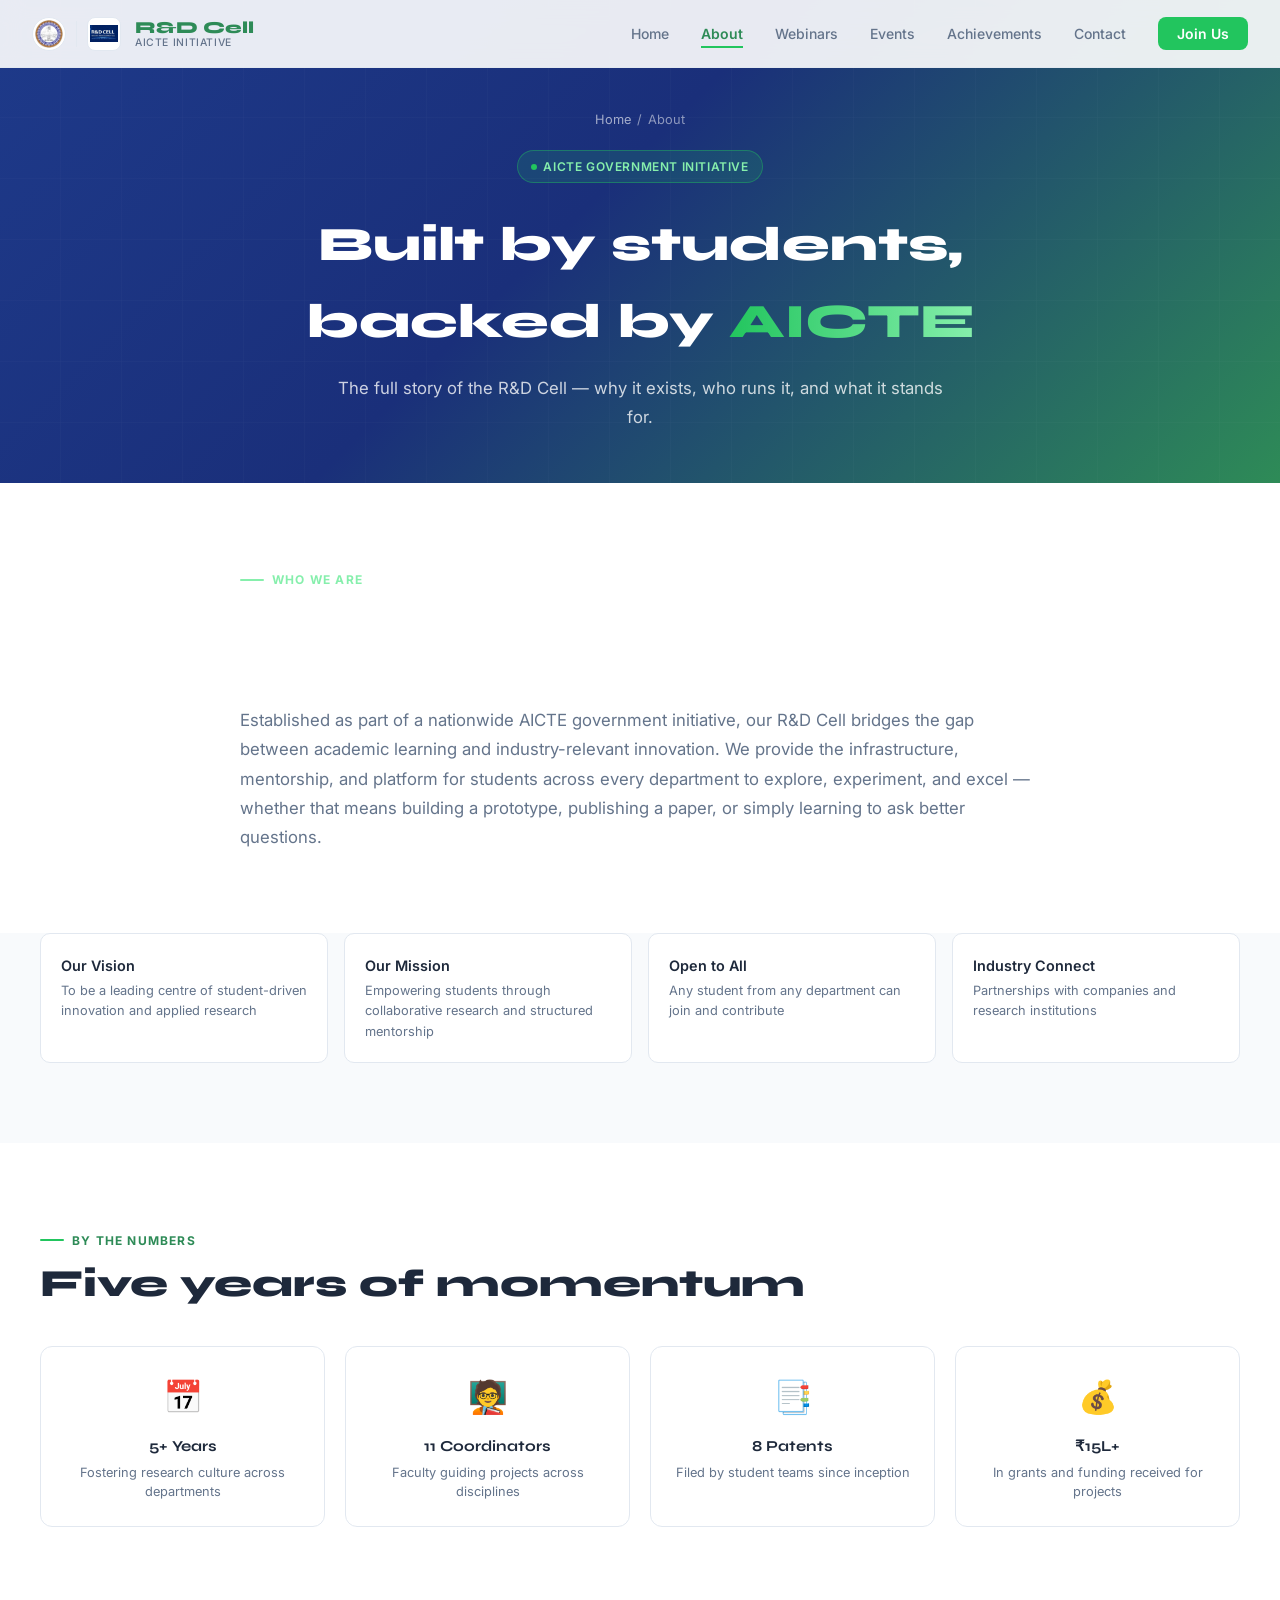
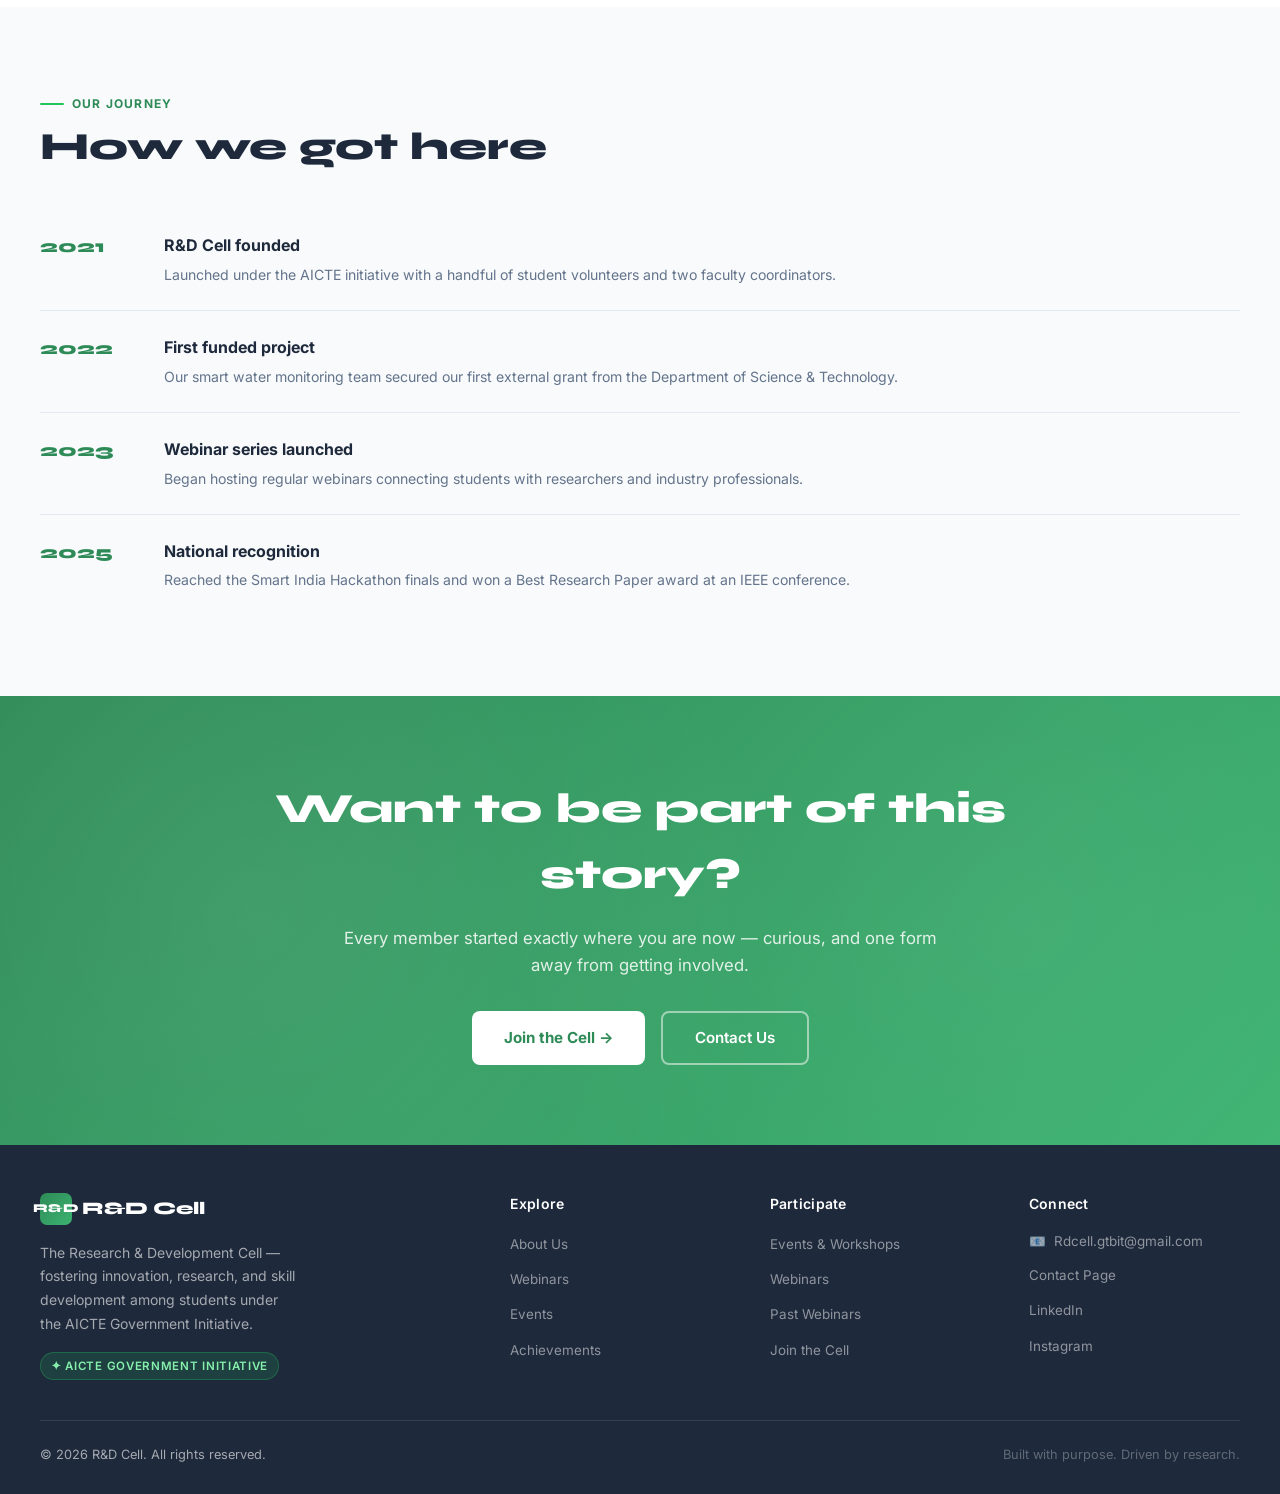
==== commit d5c0e63a: "Update contact email and add real Google Form link" ====
--- a/about.html
+++ b/about.html
@@ -181,7 +181,7 @@
     <div class="footer-col">
       <h4>Connect</h4>
       <ul>
-        <li class="footer-contact">📧 <a href="mailto:rndcell@yourcollege.edu.in">rndcell@yourcollege.edu.in</a></li>
+        <li class="footer-contact">📧 <a href="mailto:Rdcell.gtbit@gmail.com">Rdcell.gtbit@gmail.com</a></li>
         <li><a href="contact.html">Contact Page</a></li>
         <li><a href="#">LinkedIn</a></li>
         <li><a href="#">Instagram</a></li>
@@ -197,3 +197,4 @@
 <script src="common.js"></script>
 </body>
 </html>
+
--- a/styles.css
+++ b/styles.css
@@ -254,8 +254,11 @@
   line-height: 1.1;
   margin-bottom: 1rem;
   overflow-wrap: break-word;
-  word-break: break-word;
   max-width: 100%;
+}
+
+@media (max-width: 420px) {
+  .hero h1 { font-size: 2rem; }
 }
 
 .hero h1 span {
@@ -925,9 +928,13 @@
   color: #fff;
   margin-bottom: 0.85rem;
   overflow-wrap: break-word;
-  word-break: break-word;
   max-width: 100%;
 }
+
+@media (max-width: 420px) {
+  .page-header h1 { font-size: 1.75rem; }
+}
+
 .page-header h1 span {
   background: linear-gradient(90deg, var(--green-accent), #86efac);
   -webkit-background-clip: text;
